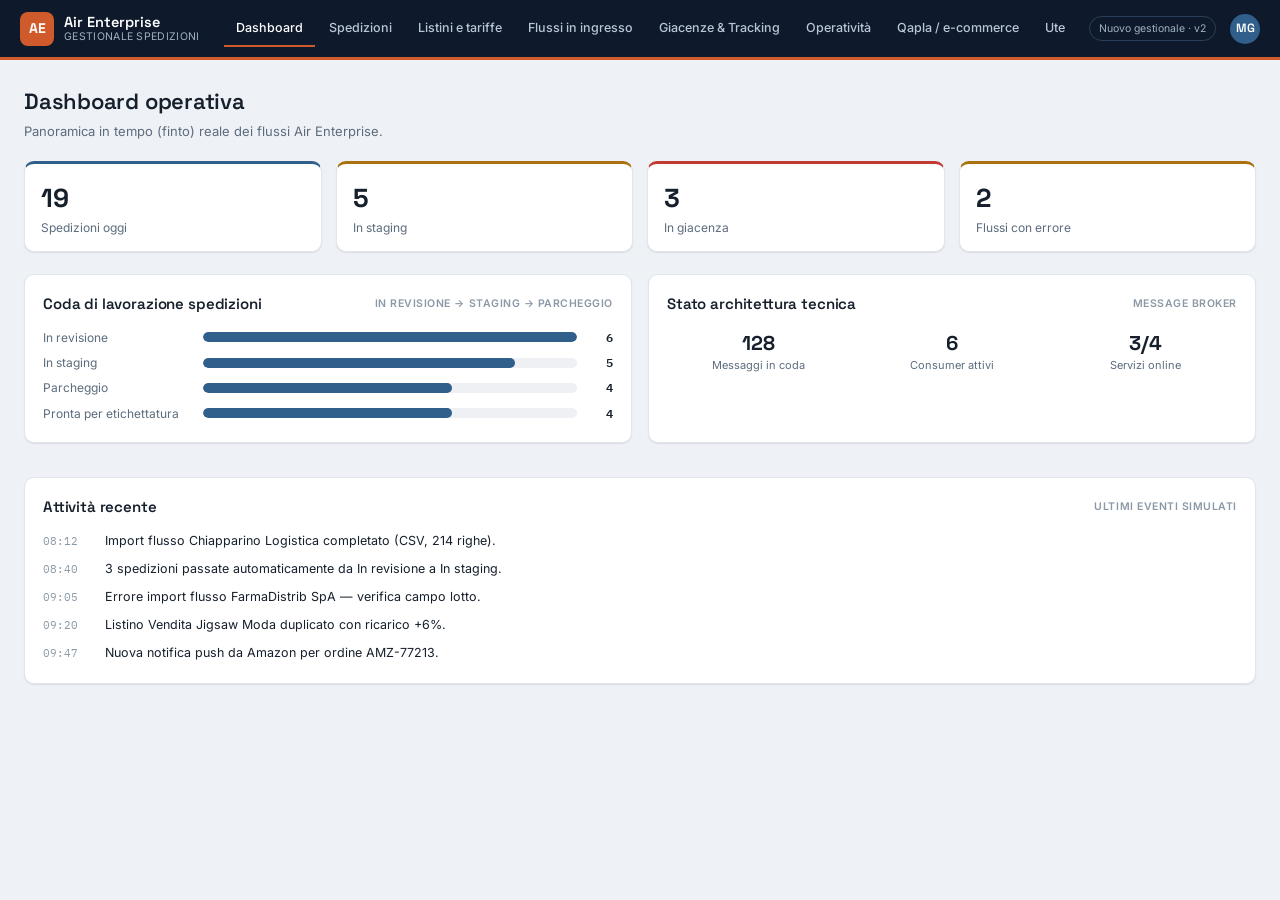
==== demo/index.html @ d98b4b9a "Init" ====
<!DOCTYPE html>
<html lang="it">
<head>
<meta charset="UTF-8">
<meta name="viewport" content="width=device-width, initial-scale=1.0">
<title>Air Enterprise — Gestionale Spedizioni</title>
<link rel="preconnect" href="https://fonts.googleapis.com">
<link href="https://fonts.googleapis.com/css2?family=Space+Grotesk:wght@500;600;700&family=Inter:wght@400;500;600;700&family=IBM+Plex+Mono:wght@500;600&display=swap" rel="stylesheet">
<link rel="stylesheet" href="style.css">
</head>
<body>

<!-- ============ TOP BAR ============ -->
<header class="topbar">
  <div class="brand">
    <span class="brand-mark">AE</span>
    <div class="brand-text">
      <span class="brand-name">Air Enterprise</span>
      <span class="brand-sub">Gestionale spedizioni</span>
    </div>
  </div>

  <nav class="mainnav" id="mainnav">
    <button class="nav-item is-active" data-view="dashboard">Dashboard</button>
    <button class="nav-item" data-view="spedizioni">Spedizioni</button>
    <button class="nav-item" data-view="listini">Listini e tariffe</button>
    <button class="nav-item" data-view="flussi">Flussi in ingresso</button>
    <button class="nav-item" data-view="giacenze">Giacenze &amp; Tracking</button>
    <button class="nav-item" data-view="operativita">Operatività</button>
    <button class="nav-item" data-view="qapla">Qapla / e-commerce</button>
    <button class="nav-item" data-view="utenti">Utenti e ruoli</button>
    <button class="nav-item" data-view="config">Configurazioni</button>
  </nav>

  <div class="topbar-right">
    <span class="legacy-tag" title="Sostituisce l'AS400 storico">Nuovo gestionale · v2</span>
    <div class="user-chip">MG</div>
  </div>
</header>

<div class="app-shell">

  <!-- ============ DASHBOARD ============ -->
  <section class="view is-active" id="view-dashboard" data-view="dashboard">
    <div class="view-head">
      <h1>Dashboard operativa</h1>
      <p>Panoramica in tempo (finto) reale dei flussi Air Enterprise.</p>
    </div>

    <div class="kpi-grid" id="kpi-grid"></div>

    <div class="dash-grid">
      <div class="card">
        <div class="card-head">
          <h3>Coda di lavorazione spedizioni</h3>
          <span class="eyebrow">In revisione → staging → parcheggio</span>
        </div>
        <div id="dash-queue-mini" class="mini-funnel"></div>
      </div>

      <div class="card">
        <div class="card-head">
          <h3>Stato architettura tecnica</h3>
          <span class="eyebrow">Message broker</span>
        </div>
        <div id="dash-broker-mini" class="mini-broker"></div>
      </div>

      <div class="card card-wide">
        <div class="card-head">
          <h3>Attività recente</h3>
          <span class="eyebrow">Ultimi eventi simulati</span>
        </div>
        <ul class="activity-feed" id="activity-feed"></ul>
      </div>
    </div>
  </section>

  <!-- ============ SPEDIZIONI ============ -->
  <section class="view" id="view-spedizioni" data-view="spedizioni">
    <div class="view-head">
      <h1>Spedizioni</h1>
      <p>Normalizzazione anagrafica, assegnazione vettore e ciclo di stato.</p>
    </div>

    <div class="subtabs" data-subtabs="spedizioni">
      <button class="subtab is-active" data-subview="elenco">Elenco spedizioni</button>
      <button class="subtab" data-subview="coda">Coda di lavorazione</button>
      <button class="subtab" data-subview="colli">Colli madre &amp; sotto-colli</button>
      <button class="subtab" data-subview="diff">Differenziali peso/misure</button>
    </div>

    <!-- ELENCO -->
    <div class="subview is-active" data-subview-panel="elenco">
      <div class="toolbar">
        <div class="toolbar-filters">
          <select id="filter-stato-spedizione">
            <option value="">Tutti gli stati</option>
          </select>
          <select id="filter-vettore-spedizione">
            <option value="">Tutti i vettori</option>
          </select>
          <select id="filter-mandante-spedizione">
            <option value="">Tutti i mandanti</option>
          </select>
        </div>
        <div class="toolbar-actions">
          <button class="btn btn-ghost" id="btn-select-all">Seleziona tutto</button>
          <button class="btn btn-secondary" id="btn-fix-cap">Correggi CAP non validi</button>
          <button class="btn btn-secondary" id="btn-normalize-phone">Normalizza numeri</button>
          <button class="btn btn-secondary" id="btn-apply-service">Applica servizio accessorio</button>
          <button class="btn btn-primary" id="btn-generate-waybill">Genera lettera di vettura</button>
        </div>
      </div>

      <div class="table-wrap">
        <table class="data-table" id="table-spedizioni">
          <thead>
            <tr>
              <th class="col-check"><input type="checkbox" id="check-all-head"></th>
              <th>ID spedizione</th>
              <th>Mandante</th>
              <th>Destinatario</th>
              <th>CAP</th>
              <th>Località / Prov.</th>
              <th>Stato CAP</th>
              <th>Telefono</th>
              <th>Vettore</th>
              <th>Stato</th>
            </tr>
          </thead>
          <tbody id="tbody-spedizioni"></tbody>
        </table>
      </div>
      <p class="table-note" id="tbl-count-note"></p>
    </div>

    <!-- CODA -->
    <div class="subview" data-subview-panel="coda">
      <div class="kanban" id="kanban-coda">
        <div class="kanban-col" data-status="revisione">
          <div class="kanban-col-head">
            <h3>In revisione</h3><span class="pill" id="count-revisione">0</span>
          </div>
          <div class="kanban-list" id="list-revisione"></div>
        </div>
        <div class="kanban-col" data-status="staging">
          <div class="kanban-col-head">
            <h3>In staging</h3><span class="pill" id="count-staging">0</span>
          </div>
          <div class="kanban-list" id="list-staging"></div>
        </div>
        <div class="kanban-col" data-status="parcheggio">
          <div class="kanban-col-head">
            <h3>Parcheggio / Pronte per etichettatura</h3><span class="pill" id="count-parcheggio">0</span>
          </div>
          <div class="kanban-list" id="list-parcheggio"></div>
        </div>
      </div>
    </div>

    <!-- COLLI MADRE -->
    <div class="subview" data-subview-panel="colli">
      <div class="tree-wrap" id="tree-colli"></div>
    </div>

    <!-- DIFFERENZIALI -->
    <div class="subview" data-subview-panel="diff">
      <div class="table-wrap">
        <table class="data-table">
          <thead>
            <tr>
              <th>ID spedizione</th>
              <th>Peso dichiarato</th>
              <th>Peso reale</th>
              <th>Dimensioni dichiarate</th>
              <th>Dimensioni reali</th>
              <th>Differenziale</th>
              <th>Impatto prezzo</th>
            </tr>
          </thead>
          <tbody id="tbody-differenziali"></tbody>
        </table>
      </div>
    </div>
  </section>

  <!-- ============ LISTINI ============ -->
  <section class="view" id="view-listini" data-view="listini">
    <div class="view-head">
      <h1>Listini e tariffe</h1>
      <p>Listini di costo e di vendita, scaglioni, ricarichi e storicità.</p>
    </div>

    <div class="listini-layout">
      <div class="card">
        <div class="card-head">
          <h3>Listini configurati</h3>
          <button class="btn btn-secondary btn-sm" id="btn-duplica-listino">Duplica listino</button>
        </div>
        <div class="table-wrap">
          <table class="data-table" id="table-listini">
            <thead>
              <tr>
                <th>Nome listino</th>
                <th>Tipo</th>
                <th>Cliente / mandante</th>
                <th>Validità</th>
                <th></th>
              </tr>
            </thead>
            <tbody id="tbody-listini"></tbody>
          </table>
        </div>
      </div>

      <div class="card">
        <div class="card-head">
          <h3 id="scaglioni-title">Scaglioni — seleziona un listino</h3>
        </div>
        <div class="table-wrap">
          <table class="data-table data-table-dense" id="table-scaglioni">
            <thead>
              <tr>
                <th>Peso (da–a)</th>
                <th>Peso vol.</th>
                <th>Prezzo base</th>
                <th>Fuel surch.</th>
                <th>Tasse</th>
                <th>Maggioraz.</th>
                <th>Agente %</th>
              </tr>
            </thead>
            <tbody id="tbody-scaglioni"></tbody>
          </table>
        </div>
      </div>
    </div>

    <div class="card">
      <div class="card-head">
        <h3>Storicità listini per cliente</h3>
        <select id="select-storicita-cliente"></select>
      </div>
      <div class="timeline" id="timeline-listini"></div>
    </div>
  </section>

  <!-- ============ FLUSSI IN INGRESSO ============ -->
  <section class="view" id="view-flussi" data-view="flussi">
    <div class="view-head">
      <h1>Flussi in ingresso</h1>
      <p>34 flussi/microservizi cliente (CSV/TXT) in acquisizione dal centro di smistamento.</p>
    </div>

    <div class="kpi-grid kpi-grid-4" id="flussi-kpi"></div>

    <div class="toolbar">
      <div class="toolbar-filters">
        <select id="filter-stato-flusso">
          <option value="">Tutti gli stati</option>
          <option value="ok">OK</option>
          <option value="errore">Errore</option>
          <option value="coda">In coda</option>
        </select>
      </div>
    </div>

    <div class="table-wrap">
      <table class="data-table" id="table-flussi">
        <thead>
          <tr>
            <th>Cliente</th>
            <th>Tipo flusso</th>
            <th>Stato ultimo import</th>
            <th>Data / ora ultimo import</th>
            <th>Microservizio</th>
            <th></th>
          </tr>
        </thead>
        <tbody id="tbody-flussi"></tbody>
      </table>
    </div>
    <p class="table-note">Vista rappresentativa: 12 flussi mostrati su 34 configurati complessivamente.</p>
  </section>

  <!-- ============ GIACENZE / TRACKING ============ -->
  <section class="view" id="view-giacenze" data-view="giacenze">
    <div class="view-head">
      <h1>Giacenze &amp; Tracking pubblico</h1>
      <p>Ricerca spedizione e gestione svincolo autonomo per il cliente finale.</p>
    </div>

    <div class="card">
      <div class="card-head"><h3>Tracking pubblico</h3></div>
      <div class="tracking-search">
        <input type="text" id="tracking-input" placeholder="Inserisci codice lettera di vettura (es. AE-2026-004821)">
        <button class="btn btn-primary" id="btn-tracking-search">Cerca</button>
      </div>
      <div id="tracking-result"></div>
    </div>

    <div class="card">
      <div class="card-head">
        <h3>Spedizioni in giacenza</h3>
        <span class="eyebrow">Richiedono una decisione del destinatario</span>
      </div>
      <div class="table-wrap">
        <table class="data-table">
          <thead>
            <tr>
              <th>ID spedizione</th>
              <th>Destinatario</th>
              <th>Motivo giacenza</th>
              <th>Da</th>
              <th>Azione</th>
            </tr>
          </thead>
          <tbody id="tbody-giacenze"></tbody>
        </table>
      </div>
    </div>
  </section>

  <!-- ============ OPERATIVITÀ ============ -->
  <section class="view" id="view-operativita" data-view="operativita">
    <div class="view-head">
      <h1>Operatività di magazzino e padroncini</h1>
      <p>Vista semplificata dell'app usata da operatori e vettori sul campo.</p>
    </div>

    <div class="op-grid">
      <div class="card">
        <div class="card-head"><h3>Presa in carico collo</h3></div>
        <div class="op-form">
          <input type="text" id="op-scan-input" placeholder="Scansiona / digita codice collo">
          <button class="btn btn-primary" id="btn-op-scan">Bip</button>
        </div>
        <ul class="scan-log" id="scan-log"></ul>
      </div>

      <div class="card">
        <div class="card-head"><h3>Conferma consegna</h3></div>
        <div class="op-form">
          <input type="text" id="op-delivery-code" placeholder="Codice collo">
          <div class="photo-upload" id="photo-upload">
            <span id="photo-upload-label">📷 Foto prova di consegna (obbligatoria)</span>
          </div>
          <button class="btn btn-primary" id="btn-op-confirm">Conferma consegna</button>
        </div>
        <p class="hint" id="delivery-hint"></p>
      </div>

      <div class="card card-wide">
        <div class="card-head">
          <h3>Configurazione per vettore</h3>
          <span class="eyebrow">Padroncini vs corrieri esterni</span>
        </div>
        <div class="table-wrap">
          <table class="data-table">
            <thead><tr><th>Vettore</th><th>Tipo</th><th>Borderò digitale</th><th>App bip attiva</th></tr></thead>
            <tbody id="tbody-vettori-op"></tbody>
          </table>
        </div>
      </div>
    </div>
  </section>

  <!-- ============ QAPLA ============ -->
  <section class="view" id="view-qapla" data-view="qapla">
    <div class="view-head">
      <h1>Qapla / connettore e-commerce</h1>
      <p>Portale per i clienti finali collegato ai marketplace.</p>
    </div>

    <div class="subtabs" data-subtabs="qapla">
      <button class="subtab is-active" data-subview="ordini">Ordini marketplace</button>
      <button class="subtab" data-subview="giacenze-qapla">Gestione giacenze</button>
      <button class="subtab" data-subview="consultazione">Consultazione spedizioni</button>
    </div>

    <div class="subview is-active" data-subview-panel="ordini">
      <div class="toolbar">
        <div class="toolbar-filters">
          <select id="filter-marketplace">
            <option value="">Tutti i marketplace</option>
            <option value="Amazon">Amazon</option>
            <option value="Shopify">Shopify</option>
            <option value="eBay">eBay</option>
            <option value="Vinted">Vinted</option>
          </select>
        </div>
      </div>
      <div class="table-wrap">
        <table class="data-table">
          <thead><tr><th>Marketplace</th><th>Ordine</th><th>Cliente finale</th><th>Flusso</th><th>Stato integrazione</th></tr></thead>
          <tbody id="tbody-qapla-ordini"></tbody>
        </table>
      </div>
    </div>

    <div class="subview" data-subview-panel="giacenze-qapla">
      <div class="table-wrap">
        <table class="data-table">
          <thead><tr><th>ID spedizione</th><th>Marketplace</th><th>Stato</th></tr></thead>
          <tbody id="tbody-qapla-giacenze"></tbody>
        </table>
      </div>
    </div>

    <div class="subview" data-subview-panel="consultazione">
      <div class="table-wrap">
        <table class="data-table">
          <thead><tr><th>Ordine</th><th>Marketplace</th><th>Stato spedizione</th></tr></thead>
          <tbody id="tbody-qapla-consultazione"></tbody>
        </table>
      </div>
    </div>
  </section>

  <!-- ============ UTENTI ============ -->
  <section class="view" id="view-utenti" data-view="utenti">
    <div class="view-head">
      <h1>Utenti e ruoli</h1>
      <p>Struttura commerciale a 4 livelli con permessi granulari per modulo.</p>
    </div>

    <div class="listini-layout">
      <div class="card">
        <div class="card-head"><h3>Utenti</h3></div>
        <div class="table-wrap">
          <table class="data-table" id="table-utenti">
            <thead><tr><th>Nome</th><th>Ruolo</th><th>Livello</th><th>Permessi</th></tr></thead>
            <tbody id="tbody-utenti"></tbody>
          </table>
        </div>
      </div>

      <div class="card">
        <div class="card-head"><h3 id="perm-panel-title">Permessi — seleziona un utente</h3></div>
        <div id="perm-panel" class="perm-panel"></div>
      </div>
    </div>
  </section>

  <!-- ============ CONFIGURAZIONI ============ -->
  <section class="view" id="view-config" data-view="config">
    <div class="view-head">
      <h1>Configurazioni — Architettura tecnica</h1>
      <p>Vista concettuale del message broker e dei rate limit dei vettori.</p>
    </div>

    <div class="dash-grid">
      <div class="card">
        <div class="card-head">
          <h3>Message broker</h3>
          <span class="eyebrow">Coda &amp; consumer</span>
        </div>
        <div class="broker-stats" id="broker-stats"></div>
        <div class="service-list" id="service-list"></div>
      </div>

      <div class="card card-wide">
        <div class="card-head">
          <h3>Rate limit vettori</h3>
          <span class="eyebrow">Throttling &amp; distribuzione nodi</span>
        </div>
        <div id="rate-limits"></div>
      </div>
    </div>
  </section>

</div>

<!-- ============ MODALI ============ -->
<div class="modal-overlay" id="modal-overlay">
  <div class="modal" id="modal-container"></div>
</div>

<div class="toast-stack" id="toast-stack"></div>

<script src="app.js"></script>
</body>
</html>
---- demo/style.css ----
/* =========================================================
   AIR ENTERPRISE — design tokens
   Ispirazione: bolla di consegna / timbro doganale / manifesto di carico.
   ========================================================= */
:root{
  --navy-950:#0e1a2b;
  --navy-900:#132542;
  --navy-800:#1c3358;
  --paper:#eef1f5;
  --surface:#ffffff;
  --ink:#16202c;
  --ink-muted:#5c6c7d;
  --ink-faint:#8b98a6;
  --line:#e1e6ec;
  --line-strong:#c9d1da;

  --accent:#cf5a2c;        /* timbro / azione primaria */
  --accent-dark:#a8461f;
  --blue:#2f5f8a;          /* struttura, link, tab attiva */
  --blue-soft:#e7eef5;

  --success:#1f7a4d;
  --success-bg:#e3f4ea;
  --warning:#a9720f;
  --warning-bg:#fbf0d8;
  --danger:#c23b32;
  --danger-bg:#fbe7e5;
  --neutral-bg:#eef0f3;

  --font-display:'Space Grotesk', sans-serif;
  --font-body:'Inter', sans-serif;
  --font-mono:'IBM Plex Mono', monospace;

  --radius-s:6px;
  --radius-m:10px;
  --shadow-card:0 1px 2px rgba(14,26,43,.06), 0 1px 0 rgba(14,26,43,.04);
}

*{box-sizing:border-box;}
html,body{margin:0;padding:0;}
body{
  background:var(--paper);
  color:var(--ink);
  font-family:var(--font-body);
  font-size:14px;
  line-height:1.45;
  -webkit-font-smoothing:antialiased;
}
button{font-family:inherit;cursor:pointer;}
select,input{font-family:inherit;font-size:13px;}
h1,h2,h3{font-family:var(--font-display);margin:0;letter-spacing:-0.01em;}
code, .mono{font-family:var(--font-mono);}

/* =========================== TOPBAR =========================== */
.topbar{
  display:flex;align-items:center;gap:24px;
  background:var(--navy-950);
  color:#fff;
  padding:0 20px;
  height:60px;
  position:sticky;top:0;z-index:30;
  border-bottom:3px solid var(--accent);
}
.brand{display:flex;align-items:center;gap:10px;flex-shrink:0;}
.brand-mark{
  width:34px;height:34px;border-radius:8px;
  background:var(--accent);
  display:flex;align-items:center;justify-content:center;
  font-family:var(--font-display);font-weight:700;font-size:14px;color:#fff;
}
.brand-text{display:flex;flex-direction:column;line-height:1.15;}
.brand-name{font-family:var(--font-display);font-weight:600;font-size:14.5px;}
.brand-sub{font-size:10.5px;color:#9fb0c4;letter-spacing:.03em;text-transform:uppercase;}

.mainnav{display:flex;gap:2px;flex:1;overflow-x:auto;scrollbar-width:none;}
.mainnav::-webkit-scrollbar{display:none;}
.nav-item{
  background:transparent;border:none;color:#b9c6d6;
  font-size:12.5px;font-weight:500;padding:10px 12px;
  border-bottom:2px solid transparent;white-space:nowrap;
  transition:color .15s;
}
.nav-item:hover{color:#fff;}
.nav-item.is-active{color:#fff;border-bottom-color:var(--accent);}

.topbar-right{display:flex;align-items:center;gap:14px;flex-shrink:0;}
.legacy-tag{
  font-size:10.5px;color:#9fb0c4;border:1px solid #2a3f5c;
  padding:4px 9px;border-radius:20px;white-space:nowrap;
}
.user-chip{
  width:30px;height:30px;border-radius:50%;background:var(--blue);
  color:#fff;font-family:var(--font-display);font-size:12px;font-weight:600;
  display:flex;align-items:center;justify-content:center;
}

/* =========================== SHELL / VIEWS =========================== */
.app-shell{max-width:1320px;margin:0 auto;padding:26px 24px 60px;}
.view{display:none;}
.view.is-active{display:block;animation:fadein .18s ease;}
@keyframes fadein{from{opacity:0;transform:translateY(4px);}to{opacity:1;transform:none;}}

.view-head{margin-bottom:20px;}
.view-head h1{font-size:22px;font-weight:600;}
.view-head p{margin:4px 0 0;color:var(--ink-muted);font-size:13px;}

.eyebrow{
  font-size:10.5px;text-transform:uppercase;letter-spacing:.05em;
  color:var(--ink-faint);font-weight:600;
}

/* =========================== KPI CARDS =========================== */
.kpi-grid{display:grid;grid-template-columns:repeat(4,1fr);gap:14px;margin-bottom:22px;}
.kpi-grid-4{grid-template-columns:repeat(4,1fr);}
.kpi-card{
  background:var(--surface);border:1px solid var(--line);border-radius:var(--radius-m);
  padding:16px 16px 14px;box-shadow:var(--shadow-card);
  border-top:3px solid var(--blue);
}
.kpi-card.kpi-warning{border-top-color:var(--warning);}
.kpi-card.kpi-danger{border-top-color:var(--danger);}
.kpi-card.kpi-success{border-top-color:var(--success);}
.kpi-value{font-family:var(--font-display);font-size:26px;font-weight:700;}
.kpi-label{font-size:12px;color:var(--ink-muted);margin-top:2px;}

/* =========================== CARDS / GRIDS =========================== */
.card{
  background:var(--surface);border:1px solid var(--line);border-radius:var(--radius-m);
  padding:18px 18px 20px;box-shadow:var(--shadow-card);margin-bottom:18px;
}
.card-head{display:flex;align-items:center;justify-content:space-between;gap:10px;margin-bottom:14px;}
.card-head h3{font-size:15px;font-weight:600;}
.dash-grid{display:grid;grid-template-columns:1fr 1fr;gap:16px;}
.card-wide{grid-column:1/-1;}
.listini-layout{display:grid;grid-template-columns:1.1fr 1fr;gap:16px;align-items:start;}
.op-grid{display:grid;grid-template-columns:1fr 1fr;gap:16px;}
.op-grid .card-wide{grid-column:1/-1;}

/* =========================== BUTTONS =========================== */
.btn{
  border-radius:var(--radius-s);border:1px solid transparent;
  padding:8px 13px;font-size:12.5px;font-weight:600;font-family:var(--font-body);
  display:inline-flex;align-items:center;gap:6px;white-space:nowrap;transition:.12s;
}
.btn-primary{background:var(--accent);color:#fff;}
.btn-primary:hover{background:var(--accent-dark);}
.btn-secondary{background:var(--blue-soft);color:var(--blue);border-color:#cdddec;}
.btn-secondary:hover{background:#dbe7f2;}
.btn-ghost{background:transparent;color:var(--ink-muted);border-color:var(--line-strong);}
.btn-ghost:hover{background:var(--neutral-bg);}
.btn-sm{padding:6px 10px;font-size:11.5px;}
.btn-danger{background:var(--danger);color:#fff;}
.btn:disabled{opacity:.4;cursor:not-allowed;}

/* =========================== TOOLBAR / FILTERS =========================== */
.toolbar{
  display:flex;align-items:center;justify-content:space-between;gap:12px;
  flex-wrap:wrap;margin-bottom:14px;
}
.toolbar-filters,.toolbar-actions{display:flex;gap:8px;flex-wrap:wrap;}
select, .op-form input[type=text], .tracking-search input{
  border:1px solid var(--line-strong);border-radius:var(--radius-s);
  padding:7px 10px;background:#fff;color:var(--ink);
}

/* =========================== SUBTABS =========================== */
.subtabs{display:flex;gap:4px;border-bottom:1px solid var(--line);margin-bottom:16px;}
.subtab{
  background:none;border:none;padding:9px 4px;margin-right:18px;
  font-size:13px;font-weight:500;color:var(--ink-muted);
  border-bottom:2px solid transparent;
}
.subtab.is-active{color:var(--ink);border-bottom-color:var(--accent);font-weight:600;}
.subview{display:none;}
.subview.is-active{display:block;animation:fadein .15s ease;}

/* =========================== TABLES =========================== */
.table-wrap{overflow-x:auto;border:1px solid var(--line);border-radius:var(--radius-m);}
.data-table{width:100%;border-collapse:collapse;font-size:12.8px;background:#fff;}
.data-table thead th{
  background:#f6f8fa;text-align:left;font-size:11px;text-transform:uppercase;
  letter-spacing:.03em;color:var(--ink-muted);font-weight:600;
  padding:10px 12px;border-bottom:1px solid var(--line);position:sticky;top:0;
}
.data-table td{padding:9px 12px;border-bottom:1px solid #eef1f4;vertical-align:middle;}
.data-table tbody tr:last-child td{border-bottom:none;}
.data-table tbody tr:hover{background:#fafbfc;}
.data-table-dense td, .data-table-dense th{padding:7px 10px;}
.col-check{width:34px;}
.table-note{font-size:11.5px;color:var(--ink-faint);margin-top:8px;}
.id-cell{font-family:var(--font-mono);font-weight:600;color:var(--navy-800);}
.row-selected{background:var(--blue-soft) !important;}
.row-warning{background:var(--warning-bg) !important;}
.row-danger{background:var(--danger-bg) !important;}

/* =========================== BADGES / STATUS PILLS =========================== */
.badge{
  display:inline-flex;align-items:center;gap:5px;
  font-size:11px;font-weight:600;padding:3px 9px;border-radius:20px;
  white-space:nowrap;
}
.badge-success{background:var(--success-bg);color:var(--success);}
.badge-warning{background:var(--warning-bg);color:var(--warning);}
.badge-danger{background:var(--danger-bg);color:var(--danger);}
.badge-neutral{background:var(--neutral-bg);color:var(--ink-muted);}
.badge-blue{background:var(--blue-soft);color:var(--blue);}
.badge-dot{width:6px;height:6px;border-radius:50%;background:currentColor;flex-shrink:0;}

.pill{
  background:var(--neutral-bg);color:var(--ink-muted);font-family:var(--font-mono);
  font-size:11px;font-weight:600;padding:2px 8px;border-radius:20px;
}

.level-badge{
  font-family:var(--font-mono);font-weight:700;font-size:11px;
  width:22px;height:22px;border-radius:5px;display:inline-flex;
  align-items:center;justify-content:center;color:#fff;
}
.level-1{background:var(--navy-900);}
.level-2{background:var(--blue);}
.level-3{background:var(--accent);}
.level-4{background:var(--ink-faint);}

/* =========================== SELECT-IN-CELL (vettore/stato) =========================== */
.cell-select{
  border:1px solid var(--line-strong);border-radius:var(--radius-s);
  padding:4px 6px;font-size:12px;background:#fff;max-width:150px;
}
.cell-select.disabled-service{color:var(--ink-faint);}

.service-flag{position:relative;display:inline-flex;cursor:help;}
.service-flag .warn-icon{color:var(--warning);font-size:12px;margin-left:3px;}
.service-flag .tooltip{
  display:none;position:absolute;bottom:120%;left:50%;transform:translateX(-50%);
  background:var(--navy-950);color:#fff;font-size:11px;padding:6px 9px;border-radius:6px;
  white-space:nowrap;z-index:5;
}
.service-flag:hover .tooltip{display:block;}

/* =========================== KANBAN (coda spedizioni) =========================== */
.kanban{display:grid;grid-template-columns:repeat(3,1fr);gap:14px;}
.kanban-col{
  background:#f6f8fa;border:1px solid var(--line);border-radius:var(--radius-m);
  padding:12px;min-height:200px;
}
.kanban-col-head{display:flex;align-items:center;justify-content:space-between;margin-bottom:10px;}
.kanban-col-head h3{font-size:12.5px;font-weight:600;}
.kanban-list{display:flex;flex-direction:column;gap:8px;}
.kanban-card{
  background:#fff;border:1px solid var(--line);border-radius:var(--radius-s);
  padding:10px 11px;box-shadow:var(--shadow-card);
}
.kanban-card-top{display:flex;justify-content:space-between;align-items:baseline;margin-bottom:4px;}
.kanban-card-id{font-family:var(--font-mono);font-size:11.5px;font-weight:700;color:var(--navy-800);}
.kanban-card-meta{font-size:11px;color:var(--ink-muted);margin-bottom:8px;}
.kanban-card .btn{width:100%;justify-content:center;}

/* =========================== TREE (colli madre) =========================== */
.tree-node{
  background:#fff;border:1px solid var(--line);border-radius:var(--radius-m);
  margin-bottom:12px;overflow:hidden;
}
.tree-node-head{
  display:flex;align-items:center;justify-content:space-between;
  padding:12px 14px;background:#f9fafb;cursor:pointer;
}
.tree-node-head-left{display:flex;align-items:center;gap:10px;}
.tree-toggle{font-size:11px;color:var(--ink-faint);width:14px;}
.tree-children{padding:6px 14px 12px 34px;display:none;}
.tree-node.open .tree-children{display:block;}
.tree-node.open .tree-toggle{transform:rotate(90deg);}
.sub-collo-row{
  display:flex;align-items:center;justify-content:space-between;
  padding:7px 0;border-bottom:1px dashed var(--line);font-size:12.5px;
}
.sub-collo-row:last-child{border-bottom:none;}

/* =========================== TIMELINE (listini storicità) =========================== */
.timeline{display:flex;flex-direction:column;gap:10px;}
.timeline-item{
  display:grid;grid-template-columns:120px 1fr auto;gap:12px;align-items:center;
  padding:10px 12px;border:1px solid var(--line);border-radius:var(--radius-s);
}
.timeline-item.is-future{border-style:dashed;background:var(--blue-soft);}
.timeline-dates{font-family:var(--font-mono);font-size:11.5px;color:var(--ink-muted);}

/* =========================== MODALS =========================== */
.modal-overlay{
  position:fixed;inset:0;background:rgba(14,26,43,.5);
  display:none;align-items:center;justify-content:center;z-index:100;padding:20px;
}
.modal-overlay.is-open{display:flex;}
.modal{
  background:#fff;border-radius:var(--radius-m);max-width:560px;width:100%;
  max-height:86vh;overflow-y:auto;box-shadow:0 20px 60px rgba(14,26,43,.3);
}
.modal-head{
  display:flex;align-items:center;justify-content:space-between;
  padding:18px 20px;border-bottom:1px solid var(--line);
}
.modal-head h2{font-size:16px;}
.modal-close{background:none;border:none;font-size:18px;color:var(--ink-muted);}
.modal-body{padding:20px;}
.modal-foot{padding:14px 20px;border-top:1px solid var(--line);display:flex;justify-content:flex-end;gap:8px;}
.field-row{margin-bottom:14px;}
.field-row label{display:block;font-size:12px;font-weight:600;margin-bottom:5px;color:var(--ink-muted);}
.radio-row{display:flex;gap:16px;font-size:13px;margin-bottom:10px;}
.checkbox-row{display:flex;align-items:center;gap:8px;font-size:13px;padding:6px 0;border-bottom:1px solid #f1f3f5;}
.checkbox-row.is-disabled{color:var(--ink-faint);}

/* Waybill / lettera di vettura — elemento "firma" del design: timbro + bordo perforato */
.waybill{
  border:1px solid var(--line-strong);border-radius:var(--radius-s);
  padding:20px;position:relative;background:
    repeating-linear-gradient(90deg, transparent 0 6px, #f2f4f6 6px 7px) top/100% 1px no-repeat,
    #fff;
}
.waybill::before{
  content:"";position:absolute;top:-8px;left:50%;transform:translateX(-50%);
  width:16px;height:16px;background:var(--paper);border-radius:50%;
}
.waybill-grid{display:grid;grid-template-columns:1fr 1fr;gap:14px;margin-top:12px;}
.waybill-field{font-size:12.5px;}
.waybill-field b{display:block;font-size:10.5px;text-transform:uppercase;color:var(--ink-faint);letter-spacing:.04em;margin-bottom:2px;}
.stamp{
  position:absolute;top:16px;right:18px;
  border:2px solid var(--accent);color:var(--accent);
  border-radius:50%;width:74px;height:74px;
  display:flex;align-items:center;justify-content:center;text-align:center;
  transform:rotate(-14deg);font-family:var(--font-mono);font-size:9.5px;font-weight:700;
  line-height:1.2;letter-spacing:.03em;
}

/* =========================== TOASTS =========================== */
.toast-stack{position:fixed;bottom:20px;right:20px;display:flex;flex-direction:column;gap:8px;z-index:200;}
.toast{
  background:var(--navy-950);color:#fff;padding:11px 16px;border-radius:var(--radius-s);
  font-size:12.5px;box-shadow:0 8px 24px rgba(14,26,43,.3);
  border-left:3px solid var(--accent);animation:toastin .2s ease;max-width:320px;
}
.toast.toast-success{border-left-color:var(--success);}
.toast.toast-danger{border-left-color:var(--danger);}
@keyframes toastin{from{opacity:0;transform:translateY(6px);}to{opacity:1;transform:none;}}

/* =========================== MISC WIDGETS =========================== */
.mini-funnel{display:flex;flex-direction:column;gap:8px;}
.funnel-row{display:flex;align-items:center;gap:10px;}
.funnel-label{width:150px;font-size:12px;color:var(--ink-muted);}
.funnel-bar-wrap{flex:1;background:var(--neutral-bg);border-radius:20px;height:10px;overflow:hidden;}
.funnel-bar{height:100%;background:var(--blue);border-radius:20px;}
.funnel-count{width:26px;text-align:right;font-family:var(--font-mono);font-size:12px;font-weight:600;}

.mini-broker{display:flex;justify-content:space-between;gap:10px;}
.mini-broker-stat{text-align:center;flex:1;}
.mini-broker-stat .num{font-family:var(--font-display);font-size:20px;font-weight:700;}
.mini-broker-stat .lbl{font-size:11px;color:var(--ink-muted);}

.activity-feed{list-style:none;margin:0;padding:0;display:flex;flex-direction:column;gap:10px;}
.activity-feed li{display:flex;gap:10px;font-size:12.5px;align-items:baseline;}
.activity-time{font-family:var(--font-mono);color:var(--ink-faint);font-size:11px;width:52px;flex-shrink:0;}

.tracking-search{display:flex;gap:8px;margin-bottom:16px;}
.tracking-search input{flex:1;}
.tracking-result-card{border:1px solid var(--line);border-radius:var(--radius-m);padding:16px;}
.tracking-events{list-style:none;margin:14px 0 0;padding:0;border-left:2px solid var(--line-strong);padding-left:16px;}
.tracking-events li{position:relative;padding-bottom:14px;font-size:12.5px;}
.tracking-events li::before{
  content:"";position:absolute;left:-21px;top:3px;width:9px;height:9px;
  border-radius:50%;background:var(--blue);
}
.tracking-events li:last-child::before{background:var(--success);}
.tracking-events li b{display:block;font-size:12px;}
.tracking-events li span{color:var(--ink-muted);font-size:11.5px;}

.op-form{display:flex;flex-direction:column;gap:10px;margin-bottom:12px;}
.photo-upload{
  border:1.5px dashed var(--line-strong);border-radius:var(--radius-s);
  padding:16px;text-align:center;font-size:12.5px;color:var(--ink-muted);
}
.photo-upload.is-done{border-color:var(--success);color:var(--success);background:var(--success-bg);}
.scan-log{list-style:none;margin:0;padding:0;font-family:var(--font-mono);font-size:12px;max-height:160px;overflow-y:auto;}
.scan-log li{padding:6px 0;border-bottom:1px solid #f1f3f5;}
.hint{font-size:11.5px;color:var(--ink-muted);}

.perm-panel{display:flex;flex-direction:column;}
.perm-empty{color:var(--ink-faint);font-size:12.5px;}

.broker-stats{display:grid;grid-template-columns:1fr 1fr;gap:12px;margin-bottom:16px;}
.broker-stat{background:#f6f8fa;border-radius:var(--radius-s);padding:12px;text-align:center;}
.broker-stat .num{font-family:var(--font-display);font-size:22px;font-weight:700;}
.broker-stat .lbl{font-size:11px;color:var(--ink-muted);margin-top:2px;}
.service-list{display:flex;flex-direction:column;gap:8px;}
.service-row{display:flex;align-items:center;justify-content:space-between;font-size:12.5px;padding:8px 10px;background:#f9fafb;border-radius:var(--radius-s);}

.ratelimit-row{margin-bottom:14px;}
.ratelimit-head{display:flex;justify-content:space-between;font-size:12.5px;margin-bottom:5px;}
.ratelimit-bar-wrap{background:var(--neutral-bg);border-radius:20px;height:9px;overflow:hidden;margin-bottom:5px;}
.ratelimit-bar{height:100%;border-radius:20px;background:var(--blue);}
.ratelimit-bar.is-hot{background:var(--warning);}
.ratelimit-bar.is-over{background:var(--danger);}
.node-dist{display:flex;gap:6px;flex-wrap:wrap;}
.node-tag{font-family:var(--font-mono);font-size:10.5px;background:var(--blue-soft);color:var(--blue);padding:2px 7px;border-radius:10px;}

/* =========================== RESPONSIVE =========================== */
@media (max-width:1080px){
  .dash-grid,.listini-layout,.op-grid,.kanban{grid-template-columns:1fr;}
  .kpi-grid{grid-template-columns:repeat(2,1fr);}
}
@media (max-width:640px){
  .kpi-grid{grid-template-columns:1fr;}
  .topbar{gap:12px;}
  .brand-sub{display:none;}
}
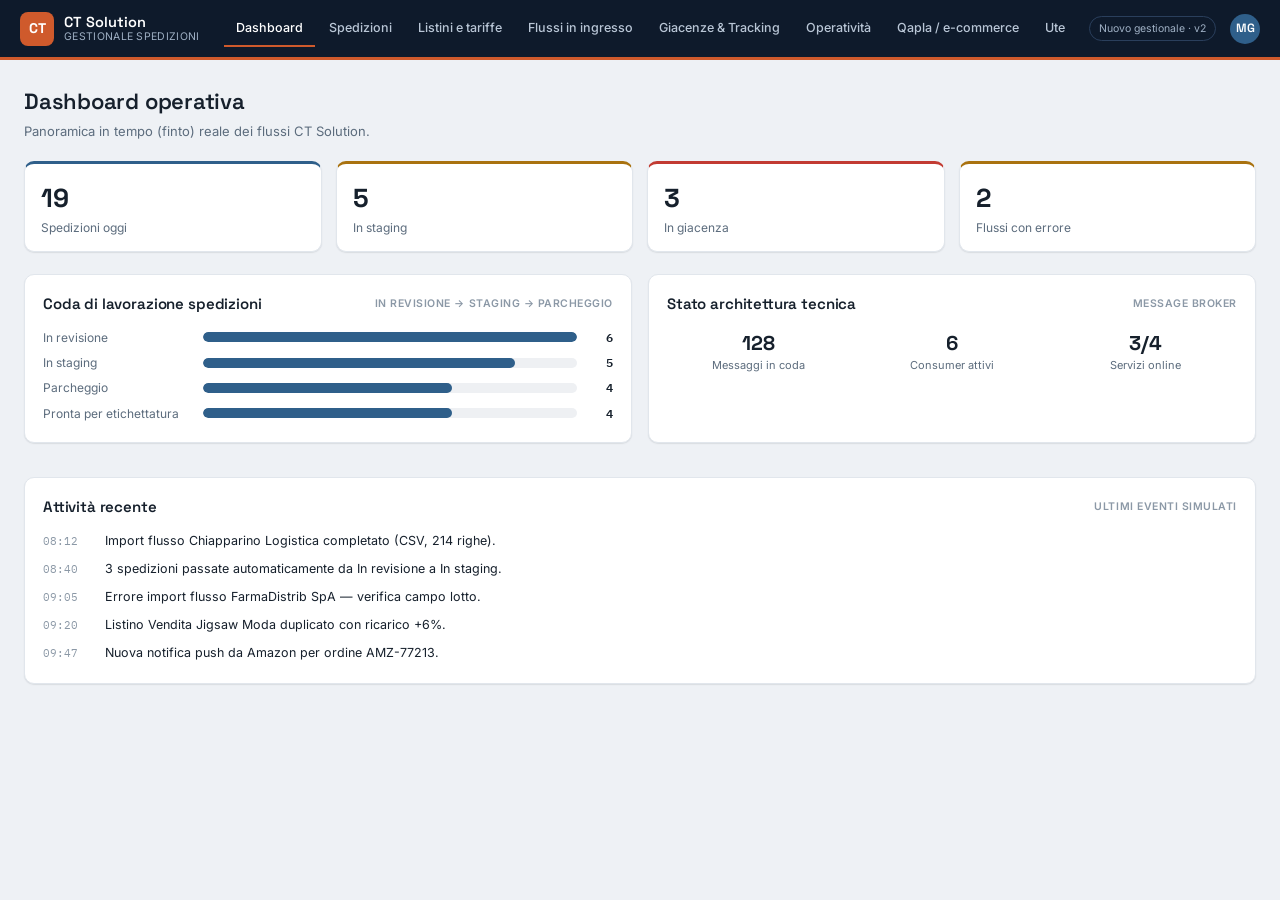
==== commit 0cb16243: "modifiche richieste da fra" ====
--- a/demo/index.html
+++ b/demo/index.html
@@ -3,7 +3,7 @@
 <head>
 <meta charset="UTF-8">
 <meta name="viewport" content="width=device-width, initial-scale=1.0">
-<title>Air Enterprise — Gestionale Spedizioni</title>
+<title>CT Solution — Gestionale Spedizioni</title>
 <link rel="preconnect" href="https://fonts.googleapis.com">
 <link href="https://fonts.googleapis.com/css2?family=Space+Grotesk:wght@500;600;700&family=Inter:wght@400;500;600;700&family=IBM+Plex+Mono:wght@500;600&display=swap" rel="stylesheet">
 <link rel="stylesheet" href="style.css">
@@ -13,9 +13,9 @@
 <!-- ============ TOP BAR ============ -->
 <header class="topbar">
   <div class="brand">
-    <span class="brand-mark">AE</span>
+    <span class="brand-mark">CT</span>
     <div class="brand-text">
-      <span class="brand-name">Air Enterprise</span>
+      <span class="brand-name">CT Solution</span>
       <span class="brand-sub">Gestionale spedizioni</span>
     </div>
   </div>
@@ -44,7 +44,7 @@
   <section class="view is-active" id="view-dashboard" data-view="dashboard">
     <div class="view-head">
       <h1>Dashboard operativa</h1>
-      <p>Panoramica in tempo (finto) reale dei flussi Air Enterprise.</p>
+      <p>Panoramica in tempo (finto) reale dei flussi CT Solution.</p>
     </div>
 
     <div class="kpi-grid" id="kpi-grid"></div>
@@ -94,6 +94,7 @@
     <div class="subview is-active" data-subview-panel="elenco">
       <div class="toolbar">
         <div class="toolbar-filters">
+          <input type="text" id="filter-search-spedizione" placeholder="Cerca (ID, destinatario, località)…" class="grid-search">
           <select id="filter-stato-spedizione">
             <option value="">Tutti gli stati</option>
           </select>
@@ -103,6 +104,12 @@
           <select id="filter-mandante-spedizione">
             <option value="">Tutti i mandanti</option>
           </select>
+          <div class="range-filter" title="Filtra per numero di servizi accessori applicati (operatore: range)">
+            <span class="range-filter-label">Servizi</span>
+            <input type="number" id="filter-servizi-min" min="0" max="4" placeholder="min">
+            <span>–</span>
+            <input type="number" id="filter-servizi-max" min="0" max="4" placeholder="max">
+          </div>
         </div>
         <div class="toolbar-actions">
           <button class="btn btn-ghost" id="btn-select-all">Seleziona tutto</button>
@@ -113,26 +120,46 @@
         </div>
       </div>
 
-      <div class="table-wrap">
+      <div class="bulk-bar" id="bulk-bar">
+        <span class="bulk-bar-count" id="bulk-bar-count">0 selezionate</span>
+        <span class="bulk-bar-sep"></span>
+        <label class="bulk-bar-field">Aggiorna stato
+          <select id="bulk-stato-select">
+            <option value="">—</option>
+          </select>
+        </label>
+        <button class="btn btn-secondary btn-sm" id="bulk-apply-stato">Applica stato</button>
+        <label class="bulk-bar-field">Aggiorna vettore
+          <select id="bulk-vettore-select">
+            <option value="">—</option>
+          </select>
+        </label>
+        <button class="btn btn-secondary btn-sm" id="bulk-apply-vettore">Applica vettore</button>
+      </div>
+
+      <div class="table-wrap" id="spedizioni-table-wrap">
         <table class="data-table" id="table-spedizioni">
           <thead>
             <tr>
               <th class="col-check"><input type="checkbox" id="check-all-head"></th>
-              <th>ID spedizione</th>
-              <th>Mandante</th>
-              <th>Destinatario</th>
-              <th>CAP</th>
-              <th>Località / Prov.</th>
-              <th>Stato CAP</th>
+              <th class="sortable" data-sort-key="id">ID spedizione<span class="sort-ind"></span></th>
+              <th class="sortable" data-sort-key="mandante">Mandante<span class="sort-ind"></span></th>
+              <th class="sortable" data-sort-key="destinatario">Destinatario<span class="sort-ind"></span></th>
+              <th class="sortable" data-sort-key="cap">CAP<span class="sort-ind"></span></th>
+              <th class="sortable" data-sort-key="localita">Località / Prov.<span class="sort-ind"></span></th>
+              <th class="sortable" data-sort-key="capValida">Stato CAP<span class="sort-ind"></span></th>
               <th>Telefono</th>
-              <th>Vettore</th>
-              <th>Stato</th>
+              <th class="sortable" data-sort-key="vettore">Vettore<span class="sort-ind"></span></th>
+              <th class="sortable" data-sort-key="stato">Stato<span class="sort-ind"></span></th>
             </tr>
           </thead>
           <tbody id="tbody-spedizioni"></tbody>
         </table>
       </div>
-      <p class="table-note" id="tbl-count-note"></p>
+      <div class="grid-footer">
+        <p class="table-note" id="tbl-count-note"></p>
+        <div class="pagination" id="spedizioni-pagination"></div>
+      </div>
     </div>
 
     <!-- CODA -->
@@ -189,60 +216,105 @@
   <section class="view" id="view-listini" data-view="listini">
     <div class="view-head">
       <h1>Listini e tariffe</h1>
-      <p>Listini di costo e di vendita, scaglioni, ricarichi e storicità.</p>
-    </div>
-
-    <div class="listini-layout">
-      <div class="card">
-        <div class="card-head">
-          <h3>Listini configurati</h3>
-          <button class="btn btn-secondary btn-sm" id="btn-duplica-listino">Duplica listino</button>
+      <p>Listini di costo e di vendita, scaglioni, ricarichi, rate card vettori e storicità.</p>
+    </div>
+
+    <div class="subtabs" data-subtabs="listini">
+      <button class="subtab is-active" data-subview="listini-cliente">Listini cliente</button>
+      <button class="subtab" data-subview="ratecard">Listino vettori (Rate Card)</button>
+    </div>
+
+    <div class="subview is-active" data-subview-panel="listini-cliente">
+      <div class="listini-layout">
+        <div class="card">
+          <div class="card-head">
+            <h3>Listini configurati</h3>
+            <button class="btn btn-secondary btn-sm" id="btn-duplica-listino">Duplica listino</button>
+          </div>
+          <div class="table-wrap">
+            <table class="data-table" id="table-listini">
+              <thead>
+                <tr>
+                  <th>Nome listino</th>
+                  <th>Tipo</th>
+                  <th>Cliente / mandante</th>
+                  <th>Validità</th>
+                  <th></th>
+                </tr>
+              </thead>
+              <tbody id="tbody-listini"></tbody>
+            </table>
+          </div>
+        </div>
+
+        <div class="card">
+          <div class="card-head">
+            <h3 id="scaglioni-title">Scaglioni — seleziona un listino</h3>
+          </div>
+          <div class="table-wrap">
+            <table class="data-table data-table-dense" id="table-scaglioni">
+              <thead>
+                <tr>
+                  <th>Peso (da–a)</th>
+                  <th>Peso vol.</th>
+                  <th>Prezzo base</th>
+                  <th>Fuel surch.</th>
+                  <th>Tasse</th>
+                  <th>Maggioraz.</th>
+                  <th>Agente %</th>
+                </tr>
+              </thead>
+              <tbody id="tbody-scaglioni"></tbody>
+            </table>
+          </div>
+        </div>
+      </div>
+
+      <div class="card">
+        <div class="card-head">
+          <h3>Storicità listini per cliente</h3>
+          <select id="select-storicita-cliente"></select>
+        </div>
+        <div class="timeline" id="timeline-listini"></div>
+      </div>
+    </div>
+
+    <div class="subview" data-subview-panel="ratecard">
+      <div class="card">
+        <div class="card-head">
+          <h3>Rate card per vettore</h3>
+          <span class="eyebrow">Costo per zona, peso volumetrico e resa</span>
+        </div>
+        <div class="toolbar">
+          <div class="toolbar-filters">
+            <select id="filter-vettore-ratecard">
+              <option value="">Tutti i vettori</option>
+            </select>
+            <select id="filter-zona-ratecard">
+              <option value="">Tutte le zone</option>
+            </select>
+          </div>
+          <div class="toolbar-actions">
+            <button class="btn btn-primary btn-sm" id="btn-add-ratecard">+ Nuova rate card</button>
+          </div>
         </div>
         <div class="table-wrap">
-          <table class="data-table" id="table-listini">
+          <table class="data-table" id="table-ratecard">
             <thead>
               <tr>
-                <th>Nome listino</th>
-                <th>Tipo</th>
-                <th>Cliente / mandante</th>
-                <th>Validità</th>
-                <th></th>
+                <th class="sortable" data-sort-key="vettore">Vettore<span class="sort-ind"></span></th>
+                <th class="sortable" data-sort-key="zona">Zona<span class="sort-ind"></span></th>
+                <th class="sortable" data-sort-key="pesoDa">Peso (da–a)<span class="sort-ind"></span></th>
+                <th>Peso volumetrico</th>
+                <th>Resa</th>
+                <th class="sortable" data-sort-key="prezzo">Prezzo<span class="sort-ind"></span></th>
               </tr>
             </thead>
-            <tbody id="tbody-listini"></tbody>
+            <tbody id="tbody-ratecard"></tbody>
           </table>
         </div>
-      </div>
-
-      <div class="card">
-        <div class="card-head">
-          <h3 id="scaglioni-title">Scaglioni — seleziona un listino</h3>
-        </div>
-        <div class="table-wrap">
-          <table class="data-table data-table-dense" id="table-scaglioni">
-            <thead>
-              <tr>
-                <th>Peso (da–a)</th>
-                <th>Peso vol.</th>
-                <th>Prezzo base</th>
-                <th>Fuel surch.</th>
-                <th>Tasse</th>
-                <th>Maggioraz.</th>
-                <th>Agente %</th>
-              </tr>
-            </thead>
-            <tbody id="tbody-scaglioni"></tbody>
-          </table>
-        </div>
-      </div>
-    </div>
-
-    <div class="card">
-      <div class="card-head">
-        <h3>Storicità listini per cliente</h3>
-        <select id="select-storicita-cliente"></select>
-      </div>
-      <div class="timeline" id="timeline-listini"></div>
+        <p class="table-note" id="ratecard-count-note"></p>
+      </div>
     </div>
   </section>
 
@@ -294,7 +366,7 @@
     <div class="card">
       <div class="card-head"><h3>Tracking pubblico</h3></div>
       <div class="tracking-search">
-        <input type="text" id="tracking-input" placeholder="Inserisci codice lettera di vettura (es. AE-2026-004821)">
+        <input type="text" id="tracking-input" placeholder="Inserisci codice lettera di vettura (es. CT-2026-004821)">
         <button class="btn btn-primary" id="btn-tracking-search">Cerca</button>
       </div>
       <div id="tracking-result"></div>
@@ -481,4 +553,4 @@
 
 <script src="app.js"></script>
 </body>
-</html>
+</html>
--- a/demo/style.css
+++ b/demo/style.css
@@ -1,5 +1,5 @@
 /* =========================================================
-   AIR ENTERPRISE — design tokens
+   CT SOLUTION — design tokens
    Ispirazione: bolla di consegna / timbro doganale / manifesto di carico.
    ========================================================= */
 :root{
@@ -401,6 +401,91 @@
 .node-dist{display:flex;gap:6px;flex-wrap:wrap;}
 .node-tag{font-family:var(--font-mono);font-size:10.5px;background:var(--blue-soft);color:var(--blue);padding:2px 7px;border-radius:10px;}
 
+/* =========================== DATA GRID PATTERN =========================== */
+/* Reusable across any .data-table: sortable headers + search/range filters +
+   pagination footer. Apply the same markup/classes to migrate other grids
+   (Listini, Flussi, Qapla, ecc.) onto this pattern. */
+
+.grid-search{min-width:220px;}
+.range-filter{
+  display:flex;align-items:center;gap:6px;font-size:12px;color:var(--ink-muted);
+  border:1px solid var(--line-strong);border-radius:var(--radius-s);padding:4px 8px;background:#fff;
+}
+.range-filter-label{font-weight:600;color:var(--ink-faint);}
+.range-filter input{width:46px;border:none;padding:2px;font-size:12px;background:transparent;}
+.range-filter input:focus{outline:none;}
+
+.data-table thead th.sortable{cursor:pointer;user-select:none;white-space:nowrap;}
+.data-table thead th.sortable:hover{color:var(--ink);}
+.sort-ind{display:inline-block;width:10px;font-size:10px;color:var(--ink-faint);margin-left:2px;}
+.data-table thead th.sort-asc .sort-ind::after{content:"▲";color:var(--accent);}
+.data-table thead th.sort-desc .sort-ind::after{content:"▼";color:var(--accent);}
+.data-table thead th.sort-active{color:var(--ink);}
+
+.table-wrap.is-loading{position:relative;min-height:120px;}
+.table-wrap.is-loading tbody{opacity:.35;pointer-events:none;transition:opacity .1s;}
+.table-wrap.is-loading::after{
+  content:"Caricamento…";position:absolute;inset:0;display:flex;align-items:center;justify-content:center;
+  font-size:12px;color:var(--ink-muted);background:rgba(255,255,255,.4);
+}
+
+.grid-footer{display:flex;align-items:center;justify-content:space-between;gap:12px;margin-top:8px;flex-wrap:wrap;}
+.pagination{display:flex;align-items:center;gap:8px;font-size:12px;color:var(--ink-muted);}
+.pagination select{padding:4px 6px;font-size:12px;}
+.pagination button{
+  border:1px solid var(--line-strong);background:#fff;border-radius:var(--radius-s);
+  padding:4px 9px;font-size:12px;cursor:pointer;color:var(--ink);
+}
+.pagination button:disabled{opacity:.35;cursor:not-allowed;}
+.pagination-pages{font-family:var(--font-mono);}
+
+/* =========================== BULK ACTION BAR =========================== */
+.bulk-bar{
+  display:none;align-items:center;gap:12px;flex-wrap:wrap;
+  background:var(--blue-soft);border:1px solid #cdddec;border-radius:var(--radius-s);
+  padding:9px 14px;margin-bottom:12px;font-size:12.5px;
+}
+.bulk-bar.is-visible{display:flex;}
+.bulk-bar-count{font-weight:600;color:var(--blue);}
+.bulk-bar-sep{width:1px;height:18px;background:#cdddec;}
+.bulk-bar-field{display:flex;align-items:center;gap:6px;color:var(--ink-muted);}
+.bulk-bar-field select{padding:5px 7px;font-size:12px;}
+
+/* =========================== DETAIL DRAWER =========================== */
+.modal-overlay.is-drawer{justify-content:flex-end;padding:0;align-items:stretch;}
+.modal.modal-drawer{
+  max-width:620px;width:100%;height:100%;max-height:100%;border-radius:0;
+  animation:drawerin .18s ease;display:flex;flex-direction:column;
+}
+.modal.modal-drawer .modal-body{flex:1;overflow-y:auto;}
+@keyframes drawerin{from{transform:translateX(24px);opacity:.4;}to{transform:none;opacity:1;}}
+
+.drawer-subtabs{display:flex;gap:4px;border-bottom:1px solid var(--line);padding:0 20px;}
+.drawer-subtabs button{
+  background:none;border:none;padding:10px 6px;margin-right:14px;font-size:12.5px;font-weight:500;
+  color:var(--ink-muted);border-bottom:2px solid transparent;cursor:pointer;
+}
+.drawer-subtabs button.is-active{color:var(--ink);border-bottom-color:var(--accent);font-weight:600;}
+.drawer-panel{display:none;}
+.drawer-panel.is-active{display:block;}
+.detail-grid{display:grid;grid-template-columns:1fr 1fr;gap:12px 20px;}
+.detail-field{font-size:12.5px;}
+.detail-field b{display:block;font-size:11px;color:var(--ink-faint);font-weight:600;text-transform:uppercase;letter-spacing:.03em;margin-bottom:2px;}
+.payload-pre{
+  background:var(--navy-950);color:#c9e0ff;font-family:var(--font-mono);font-size:11.5px;
+  padding:14px;border-radius:var(--radius-s);overflow-x:auto;white-space:pre;
+}
+.status-history{list-style:none;margin:0;padding:0;}
+.status-history li{
+  display:flex;justify-content:space-between;padding:8px 0;border-bottom:1px solid #f1f3f5;font-size:12.5px;
+}
+.status-history li:last-child{border-bottom:none;}
+.notes-textarea{
+  width:100%;min-height:110px;border:1px solid var(--line-strong);border-radius:var(--radius-s);
+  padding:10px;font-family:var(--font-body);font-size:12.5px;resize:vertical;
+}
+.row-clickable{cursor:pointer;}
+
 /* =========================== RESPONSIVE =========================== */
 @media (max-width:1080px){
   .dash-grid,.listini-layout,.op-grid,.kanban{grid-template-columns:1fr;}
@@ -410,4 +495,4 @@
   .kpi-grid{grid-template-columns:1fr;}
   .topbar{gap:12px;}
   .brand-sub{display:none;}
-}
+}
